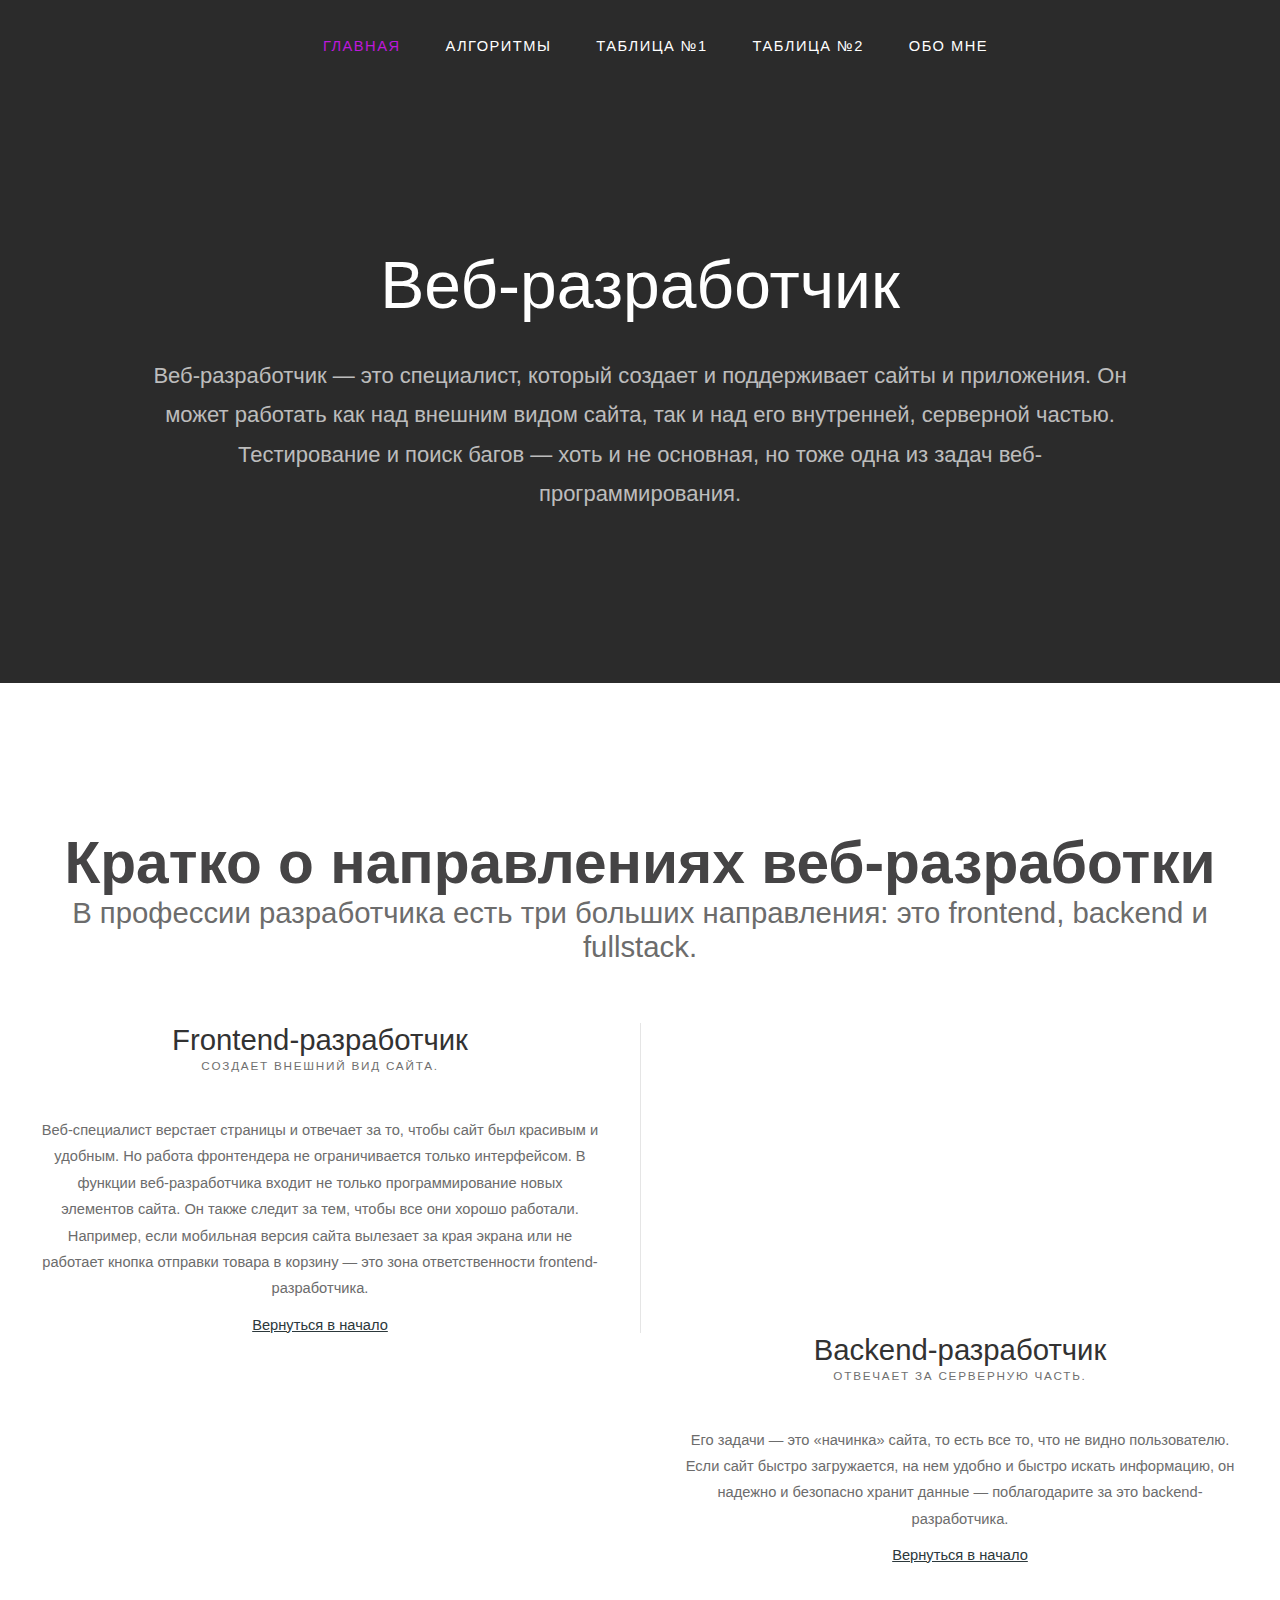
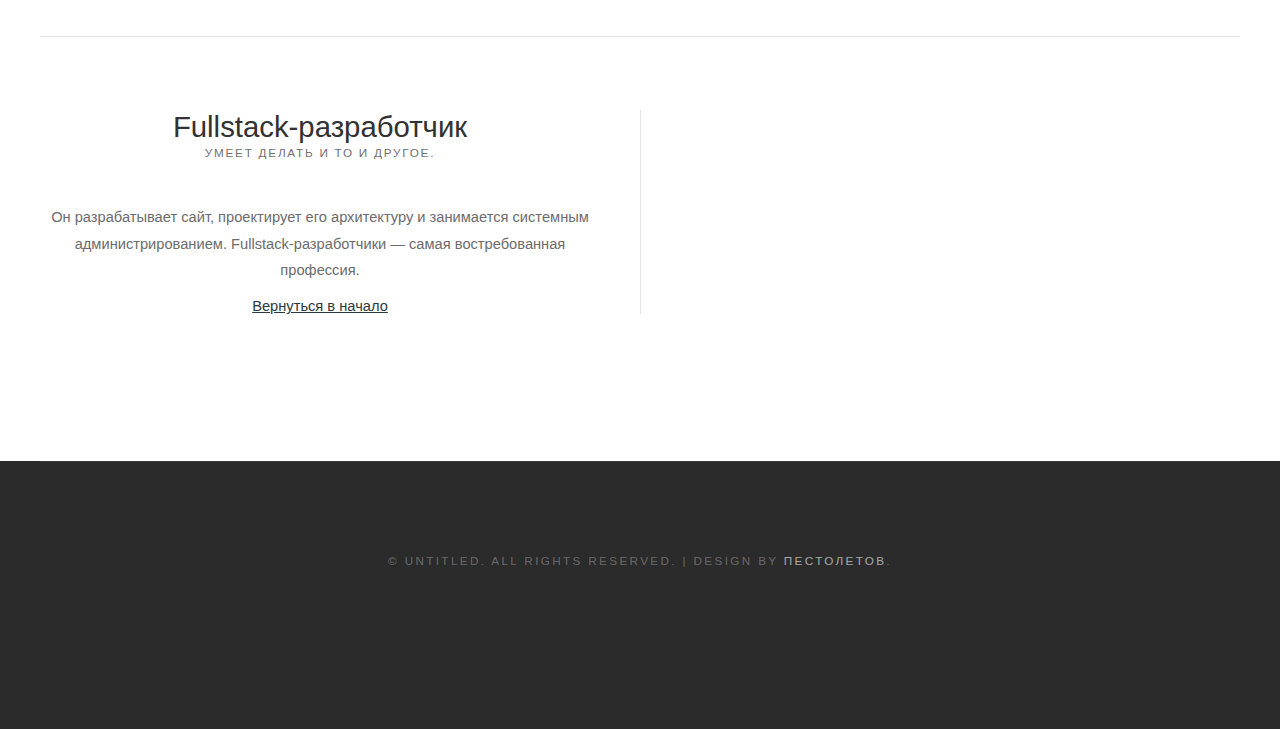
==== index.html @ 2e205ea1 "Add files via upload" ====
<!DOCTYPE html>
<html lang="ru">
<head>
<meta charset="UTF-8" />
<title>Document</title>
<link rel="stylesheet" href="css/main.css">
</head>
<body>
<div id="header-wrapper">
    <div id="header" class="container">
        <div id="menu">
                <a class="li текущая_страница" href="index.html">Главная</a>
                <a class="li" href="index1.html">Алгоритмы</a>
                <a class="li" href="index2.html">Таблица №1</a>
                <a class="li" href="index3.html">Таблица №2</a>
                <a class="li" href="index4.html">Обо мне</a>
        </div>
    </div>
</div>
<div id="header-featured">
	<div id="banner-wrapper">
		<div id="banner" class="container">
			<h2>Веб-разработчик</h2>
			<p>Веб-разработчик — это специалист, который создает и поддерживает сайты и приложения. Он может работать как над внешним видом сайта, так и над его внутренней, серверной частью. Тестирование и поиск багов — хоть и не основная, но тоже одна из задач веб-программирования.</p>
		</div>
	</div>
</div>
<div id="wrapper">
	<div id="featured-wrapper">
		<div id="featured" class="extra2 margin-btm container">
			<div class="main-title">
				<h2>Кратко о направлениях веб-разработки</h2>
				<span class="byline">В профессии разработчика есть три больших направления: это frontend, backend и fullstack.</span> </div>
			<div class="ebox1"> 
				<div class="title">
					<h2>Frontend-разработчик</h2>
					<span class="byline">Cоздает внешний вид сайта.</span> </div>
				<p>Веб-специалист верстает страницы и отвечает за то, чтобы сайт был красивым и удобным. Но работа фронтендера не ограничивается только интерфейсом. В функции веб-разработчика входит не только программирование новых элементов сайта. Он также следит за тем, чтобы все они хорошо работали. Например, если мобильная версия сайта вылезает за края экрана или не работает кнопка отправки товара в корзину — это зона ответственности frontend-разработчика.</p>
				<a href="#" class="button">Вернуться в начало</a></div>
			<div class="ebox2"> 
				<div class="title">
					<h2>Backend-разработчик</h2>
					<span class="byline">Отвечает за серверную часть.</span> </div>
				<p>Его задачи — это «начинка» сайта, то есть все то, что не видно пользователю. Если сайт быстро загружается, на нем удобно и быстро искать информацию, он надежно и безопасно хранит данные — поблагодарите за это backend-разработчика.</p>
				<a href="#" class="button">Вернуться в начало</a> </div>
		        </div>
		<div class="extra2 container">
			<div class="ebox1"> 
				<div class="title">
					<h2>Fullstack-разработчик</h2>
					<span class="byline">Умеет делать и то и другое.</span> </div>
				<p>Он разрабатывает сайт, проектирует его архитектуру и занимается системным администрированием. Fullstack-разработчики — самая востребованная профессия.</p>
				<a href="#" class="button">Вернуться в начало</a> </div>
		</div>
	</div>
</div>
<div class="подвал">
	<footer id="copyright" class="container">
		<p>&copy; Untitled. All rights reserved. | Design by <a href="index4.html" rel="nofollow">Пестолетов</a>.</p>
	</footer>
</div>
</body>
</html>
---- css/main.css ----
html, body
{
	height: 100%;
}

body
{
	margin: 0px;
	padding: 0px;
	background: #2b2b2b;
	font-family: 'Source Sans Pro', sans-serif;
	font-size: 11pt;
	font-weight: 300;
	color: #6c6c6c
}

h1, h2, h3
{
	margin: 0;
	padding: 0;
	font-weight: 600;
	color: #454445;
}

p, ol, ul
{
	margin-top: 0;
}

ol, ul
{
	padding: 0;
	list-style: none;
}

p
{
	line-height: 180%;
}


a
{
	color: #2C383B;
}

a:hover
{
	text-decoration: none;
}

.container
{
	margin: 0 auto;
	width: 1200px;

}

/*********************************************************************************/
/* Image Style                                                                   */
/*********************************************************************************/

	.image
{
	display: inline-block;
}

.image img
{
	display: block;
	width: 100%;
}

.image-full
{
	display: block;
	width: 100%;
	margin: 0 0 2em 0;
}

.image-left
{
	float: left;
	margin: 0 2em 2em 0;
}

.image-centered
{
	display: block;
	margin: 0 0 2em 0;
}

.image-centered img
{
	margin: 0 auto;
	width: auto;
}

/*********************************************************************************/
/* List Styles                                                                   */
/*********************************************************************************/

	ul.style1
{
	margin: 0;
	padding: 0em 0em 0em 0em;
	overflow: hidden;
	list-style: none;
	color: #6c6c6c
}

ul.style1 li
{
	overflow: hidden;
	display: block;
	padding: 2.80em 0em;
	border-top: 1px solid #D1CFCE;
}

ul.style1 li:first-child
{
	padding-top: 0;
	border-top: none;
}

ul.style1 .image-left
{
	margin-bottom: 0;
}

ul.style1 h3
{
	padding: 1.2em 0em 1em 0em;
	letter-spacing: 0.10em;
	text-transform: uppercase;
	font-size: 1.2em;
	font-weight: 600;
	color: #454445;
}

ul.style1 a
{
	text-decoration: none;
	color: #525252;
}

ul.style1 a:hover
{
	text-decoration: underline;
	color: #525252;
}

ul.style2
{
	margin: 0;
	padding-top: 1em;
	list-style: none;
}

ul.style2 li
{
	border-top: solid 1px #E5E5E5;
	padding: 0.80em 0 0.80em 0;
	font-family: 0.80em;
}

ul.style2 li:before
{
	display: inline-block;
	padding: 4px;
	background: #DB3256;
}

ul.style2 a
{
	display: inline-block;
	margin-left: 1em;
}

ul.style2 li:first-child
{
	border-top: 0;
	padding-top: 0;
}

ul.style2 .icon
{
	color: #FFF;
}

ul.style3
{
	margin: 0;
	padding-top: 1em;
	list-style: none;
}

ul.style3 li
{
	border-top: solid 1px rgba(255,255,255,.2);
	padding: 1em 0 1em 0;
	font-family: 0.80em;
}

ul.style3 li:before
{
	display: inline-block;
	padding: 4px;
	background: #FFF;
}

ul.style3 a
{
	display: inline-block;
	margin-left: 1em;
	font-size: 1em !important;
	color: #FFF;
}

ul.style3 li:first-child
{
	border-top: 0;
	padding-top: 0;
}



/*********************************************************************************/
/* Social Icon Styles                                                            */
/*********************************************************************************/




	.title
{
	margin-bottom: 3em;
}

.title h2
{
	font-weight: 400;
	font-size: 2.8em;
	color: #323232;
}

.title .byline
{
	letter-spacing: 0.15em;
	text-transform: uppercase;
	font-weight: 400;
	font-size: 1.1em;
	color: #6F6F6F;
}

/*********************************************************************************/
/* Header                                                                        */
/*********************************************************************************/
	
#header-wrapper
{
	background: #2b2b2b;
}

#header
{
	position: relative;
	right: 230px;
	height: 100px;
}

/*********************************************************************************/
/* Menu                                                                          */
/*********************************************************************************/


#menu
{
    position: absolute;
    right: 0;
    top: 1.6em;
}
.li
{
    display: block;
    float: left;
    text-align: center;
    margin-left: 1px;
    padding: 1em 1.5em 0em 1.5em;
    letter-spacing: 0.10em;
    text-decoration: none;
    font-size: 1em;
    text-transform: uppercase;
    outline: 0;
    display: inline-block;
    color: #FFF;

}





#menu li a, #menu li span
{
    
    margin-left: 1px;
    padding: 1em 1.5em 0em 1.5em;
    letter-spacing: 0.10em;
    text-decoration: none;
    font-size: 1em;
    text-transform: uppercase;
    outline: 0;
    color: #FFF;
}

.текущая_страница 
{
    color: #be18db
}

/*********************************************************************************/
/* Banner                                                                        */
/*********************************************************************************/
	

	#header-featured
	{
		padding: 10em 0em;
		background-image: url(https://media.istockphoto.com/photos/abstract-wavy-spiral-background-neon-lighting-picture-id1280582431?b=1&k=20&m=1280582431&s=170667a&w=0&h=f5S_ENzyvl2oSJi-ieNFdaQFUvKiKhqfoHN3_WDV56c=);
		background-position: center;
		background-size: cover;
	}



#banner-wrapper
{
}

#banner
{
	overflow: hidden;
	width: 1000px;
	text-align: center;
	color: rgba(255,255,255,.7);
	font-size: 1.5em;
}

#banner a
{
	color: rgba(255,255,255,.9);
}

#banner h2
{
	padding-bottom: 0.50em;
	font-weight: 400;
	font-size: 3em;
	color: #FFF;
}



#banner strong
{
	color: #FFF;
}

#banner span
{
	display: block;
	padding-top: 0.20em;
	text-transform: uppercase;
	font-size: 1.2em;
	color: #A2A2A2;
}

/*********************************************************************************/
/* Page                                                                          */
/*********************************************************************************/

#wrapper
{
	background: #FFF;
}

#page
{
	overflow: hidden;
	padding: 6em 0em;
	border-bottom: 2px solid #E3E3E3;
	text-align: center;
}

#page .button
{
	margin-top: 2em;
}

/*********************************************************************************/
/* Content                                                                       */
/*********************************************************************************/

#content
{
	padding: 0em 7em;
}

/*********************************************************************************/
/* Sidebar                                                                       */
/*********************************************************************************/

	#sidebar
{
	float: right;
	width: 450px;
}

#stwo-col
{
	margin-top: 2em;
}

#stwo-col h2
{
	display: block;
	padding-bottom: 1.5em;
	letter-spacing: 0.10em;
	text-transform: uppercase;
	font-size: 1.2em;
	font-weight: 600;
	color: #454445;
}

#stwo-col .sbox1
{
	float: left;
	width: 210px;
}

#stwo-col .sbox2
{
	float: right;
	width: 210px;
}

/*********************************************************************************/
/* Copyright                                                                     */
/*********************************************************************************/

#copyright
{
	overflow: hidden;
	padding: 6em 0em 10em 0em;
	border-top: 1px solid rgba(255,255,255,0.08);
}

#copyright p
{
	letter-spacing: 0.20em;
	text-align: center;
	text-transform: uppercase;
	font-size: 0.80em;
	color: rgba(255,255,255,0.3);
}

#copyright a
{
	text-decoration: none;
	color: rgba(255,255,255,0.6);
}

/*********************************************************************************/
/* Featured                                                                      */
/*********************************************************************************/

#featured-wrapper
{
	overflow: hidden;
	padding: 10em 0em;
	background: #FFF;
	text-align: center;
}

#featured
{
	overflow: hidden;
}

#featured .main-title
{
	margin-bottom: 4em;
}

#featured .main-title h2
{
	font-size: 4em;
}

#featured .main-title .byline
{
	font-size: 2em;
}

#featured-wrapper .fa
{
	display: inline-block;
	margin-bottom: 1em;
	width: 3em;
	height: 3em;
	line-height: 3em;
	font-size: 4em;
	color: #8dc63f;
	border: 1px solid #86bd3b;
	border-radius: 50%;
}

.column1,  .column2,  .column3,  
{
	width: 282px;
}

.column1,  .column2
{
	float: left;
	margin-right: 24px;
}

.column3
{
	float: left;
}



/*********************************************************************************/
/* Footer                                                                        */
/*********************************************************************************/

#footer-wrapper
{
	overflow: hidden;
	padding: 7em 0em;
	color: rgba(255,255,255,0.5);
}


#footer .title h2
{
	font-size: 2em;
	font-weight: 300;
	color: #FFF;
}

#footer .title .byline
{
	display: block;
	padding-top: 1em;
	text-transform: uppercase;
	font-size: 0.80em;
	color: rgba(255,255,255,0.5);
}

#footer .column1,
#footer .column2
{
	width: 560px;
}

#footer .column1
{
	float: left;
}

#footer .column2
{
	float: right;
}



#extra
{
	overflow: hidden;
	margin: 5em auto 2em auto;
	padding: 2em 0em 2em 0em;
	background: #ECECEC;
}

#extra h2
{
	margin: 0em;
	padding: 0em;
	font-weight: 400;
	font-size: 2.4em;
	color: #555555;
}

#extra span
{
	display: block;
	padding-top: 0.20em;
	text-transform: uppercase;
	font-size: 1.2em;
	color: #A2A2A2;
}


.extra2
{
}


.margin-btm
{
	overflow: hidden;
	margin-bottom: 5em;
	padding-bottom: 5em;
	border-bottom: 1px solid rgba(0,0,0,.1);
}

.extra2 .button
{
	margin-top: 2em;
}

.extra2 .title h2
{
	font-size: 2em;
}

.extra2 .title .byline
{
	font-size: 0.80em;
}

.extra2 .ebox1,
.extra2 .ebox2
{

	width: 560px;
}

.extra2  .ebox1
{
	float: center;
	padding-right: 40px;
	border-right: 1px solid rgba(0,0,0,.1);
}

.extra2 .ebox2
{
	float: right;
}
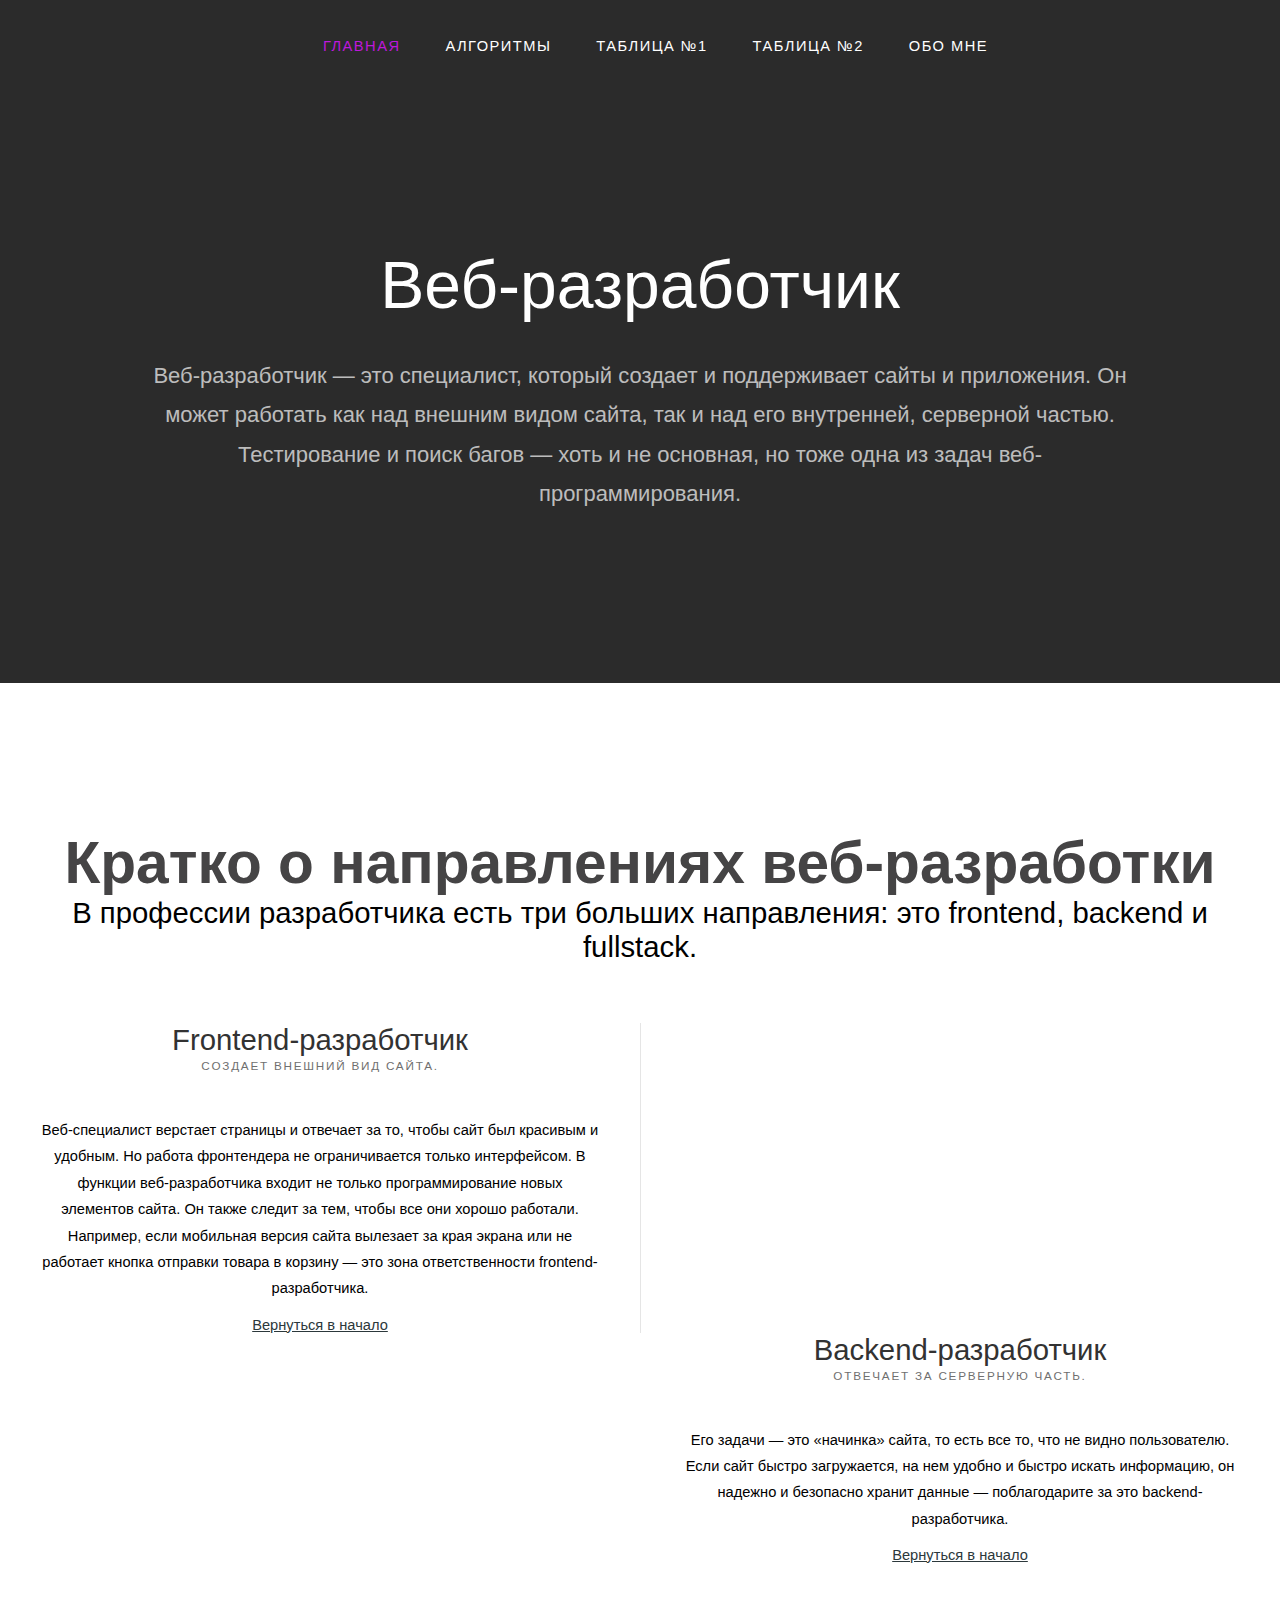
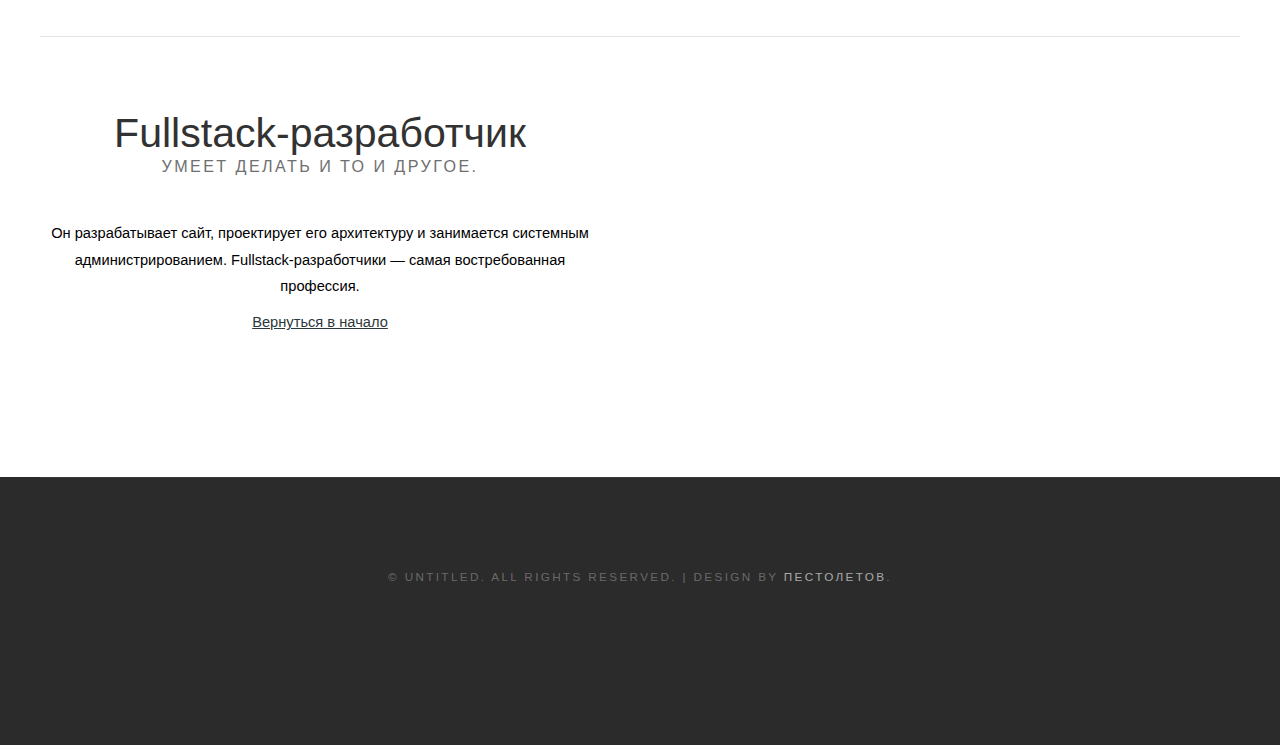
==== commit 1cb4e655: "Add files via upload" ====
--- a/index.html
+++ b/index.html
@@ -4,6 +4,7 @@
 <meta charset="UTF-8" />
 <title>Document</title>
 <link rel="stylesheet" href="css/main.css">
+<meta name "viewport" content="width=1200">
 </head>
 <body>
 <div id="header-wrapper">
@@ -27,25 +28,25 @@
 </div>
 <div id="wrapper">
 	<div id="featured-wrapper">
-		<div id="featured" class="extra2 margin-btm container">
+		<div id="featured" class="booxx2 margin 	container">
 			<div class="main-title">
 				<h2>Кратко о направлениях веб-разработки</h2>
 				<span class="byline">В профессии разработчика есть три больших направления: это frontend, backend и fullstack.</span> </div>
-			<div class="ebox1"> 
+			<div class="box1"> 
 				<div class="title">
 					<h2>Frontend-разработчик</h2>
 					<span class="byline">Cоздает внешний вид сайта.</span> </div>
 				<p>Веб-специалист верстает страницы и отвечает за то, чтобы сайт был красивым и удобным. Но работа фронтендера не ограничивается только интерфейсом. В функции веб-разработчика входит не только программирование новых элементов сайта. Он также следит за тем, чтобы все они хорошо работали. Например, если мобильная версия сайта вылезает за края экрана или не работает кнопка отправки товара в корзину — это зона ответственности frontend-разработчика.</p>
 				<a href="#" class="button">Вернуться в начало</a></div>
-			<div class="ebox2"> 
+			<div class="box2"> 
 				<div class="title">
 					<h2>Backend-разработчик</h2>
 					<span class="byline">Отвечает за серверную часть.</span> </div>
 				<p>Его задачи — это «начинка» сайта, то есть все то, что не видно пользователю. Если сайт быстро загружается, на нем удобно и быстро искать информацию, он надежно и безопасно хранит данные — поблагодарите за это backend-разработчика.</p>
 				<a href="#" class="button">Вернуться в начало</a> </div>
 		        </div>
-		<div class="extra2 container">
-			<div class="ebox1"> 
+		<div class="boox2 container">
+			<div class="box1"> 
 				<div class="title">
 					<h2>Fullstack-разработчик</h2>
 					<span class="byline">Умеет делать и то и другое.</span> </div>
@@ -56,7 +57,7 @@
 </div>
 <div class="подвал">
 	<footer id="copyright" class="container">
-		<p>&copy; Untitled. All rights reserved. | Design by <a href="index4.html" rel="nofollow">Пестолетов</a>.</p>
+		<p>&copy; Untitled. All rights reserved. | Design by <a href="index4.html">Пестолетов</a>.</p>
 	</footer>
 </div>
 </body>
--- a/css/main.css
+++ b/css/main.css
@@ -1,4 +1,6 @@
-
+::-webkit-scrollbar {
+  width: 0;
+}
 html, body
 {
 	height: 100%;
@@ -11,8 +13,7 @@
 	background: #2b2b2b;
 	font-family: 'Source Sans Pro', sans-serif;
 	font-size: 11pt;
-	font-weight: 300;
-	color: #6c6c6c
+	min-width:1200px;
 }
 
 h1, h2, h3
@@ -53,7 +54,7 @@
 .container
 {
 	margin: 0 auto;
-	width: 1200px;
+	width: 1200px
 
 }
 
@@ -95,133 +96,6 @@
 {
 	margin: 0 auto;
 	width: auto;
-}
-
-/*********************************************************************************/
-/* List Styles                                                                   */
-/*********************************************************************************/
-
-	ul.style1
-{
-	margin: 0;
-	padding: 0em 0em 0em 0em;
-	overflow: hidden;
-	list-style: none;
-	color: #6c6c6c
-}
-
-ul.style1 li
-{
-	overflow: hidden;
-	display: block;
-	padding: 2.80em 0em;
-	border-top: 1px solid #D1CFCE;
-}
-
-ul.style1 li:first-child
-{
-	padding-top: 0;
-	border-top: none;
-}
-
-ul.style1 .image-left
-{
-	margin-bottom: 0;
-}
-
-ul.style1 h3
-{
-	padding: 1.2em 0em 1em 0em;
-	letter-spacing: 0.10em;
-	text-transform: uppercase;
-	font-size: 1.2em;
-	font-weight: 600;
-	color: #454445;
-}
-
-ul.style1 a
-{
-	text-decoration: none;
-	color: #525252;
-}
-
-ul.style1 a:hover
-{
-	text-decoration: underline;
-	color: #525252;
-}
-
-ul.style2
-{
-	margin: 0;
-	padding-top: 1em;
-	list-style: none;
-}
-
-ul.style2 li
-{
-	border-top: solid 1px #E5E5E5;
-	padding: 0.80em 0 0.80em 0;
-	font-family: 0.80em;
-}
-
-ul.style2 li:before
-{
-	display: inline-block;
-	padding: 4px;
-	background: #DB3256;
-}
-
-ul.style2 a
-{
-	display: inline-block;
-	margin-left: 1em;
-}
-
-ul.style2 li:first-child
-{
-	border-top: 0;
-	padding-top: 0;
-}
-
-ul.style2 .icon
-{
-	color: #FFF;
-}
-
-ul.style3
-{
-	margin: 0;
-	padding-top: 1em;
-	list-style: none;
-}
-
-ul.style3 li
-{
-	border-top: solid 1px rgba(255,255,255,.2);
-	padding: 1em 0 1em 0;
-	font-family: 0.80em;
-}
-
-ul.style3 li:before
-{
-	display: inline-block;
-	padding: 4px;
-	background: #FFF;
-}
-
-ul.style3 a
-{
-	display: inline-block;
-	margin-left: 1em;
-	font-size: 1em !important;
-	color: #FFF;
-}
-
-ul.style3 li:first-child
-{
-	border-top: 0;
-	padding-top: 0;
 }
 
 
@@ -452,7 +326,7 @@
 
 #copyright
 {
-	overflow: hidden;
+	background: #2b2b2b;
 	padding: 6em 0em 10em 0em;
 	border-top: 1px solid rgba(255,255,255,0.08);
 }
@@ -581,39 +455,7 @@
 
 
 
-#extra
-{
-	overflow: hidden;
-	margin: 5em auto 2em auto;
-	padding: 2em 0em 2em 0em;
-	background: #ECECEC;
-}
-
-#extra h2
-{
-	margin: 0em;
-	padding: 0em;
-	font-weight: 400;
-	font-size: 2.4em;
-	color: #555555;
-}
-
-#extra span
-{
-	display: block;
-	padding-top: 0.20em;
-	text-transform: uppercase;
-	font-size: 1.2em;
-	color: #A2A2A2;
-}
-
-
-.extra2
-{
-}
-
-
-.margin-btm
+.margin
 {
 	overflow: hidden;
 	margin-bottom: 5em;
@@ -621,36 +463,37 @@
 	border-bottom: 1px solid rgba(0,0,0,.1);
 }
 
-.extra2 .button
+.booxx2 .button
 {
 	margin-top: 2em;
 }
 
-.extra2 .title h2
+.booxx2 .title h2
 {
 	font-size: 2em;
 }
 
-.extra2 .title .byline
+.booxx2 .title .byline
 {
 	font-size: 0.80em;
 }
-
-.extra2 .ebox1,
-.extra2 .ebox2
+.boox2 .box1,
+.booxx2 .box1,
+.booxx2 .box2
 {
 
 	width: 560px;
 }
 
-.extra2  .ebox1
+.booxx2  .box1
 {
 	float: center;
 	padding-right: 40px;
 	border-right: 1px solid rgba(0,0,0,.1);
 }
 
-.extra2 .ebox2
+.booxx2 .box2
 {
 	float: right;
 }
+
